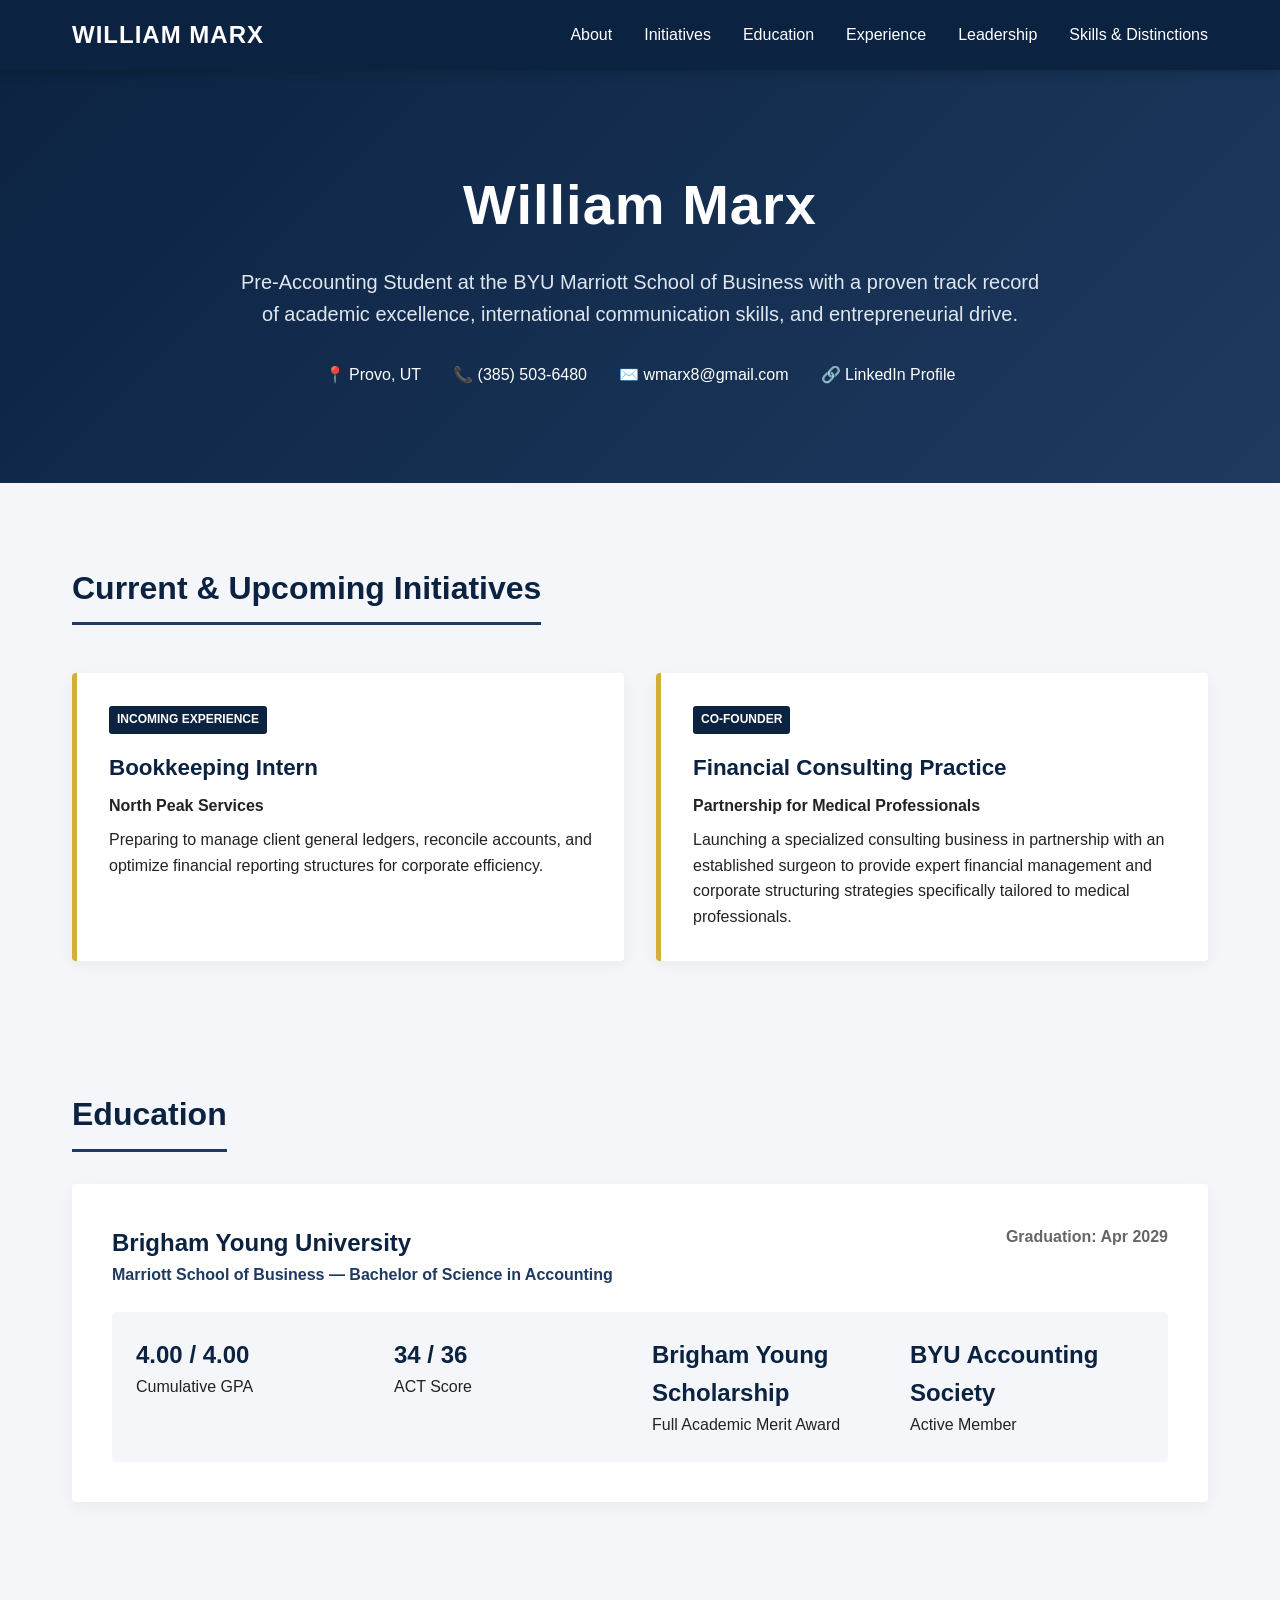
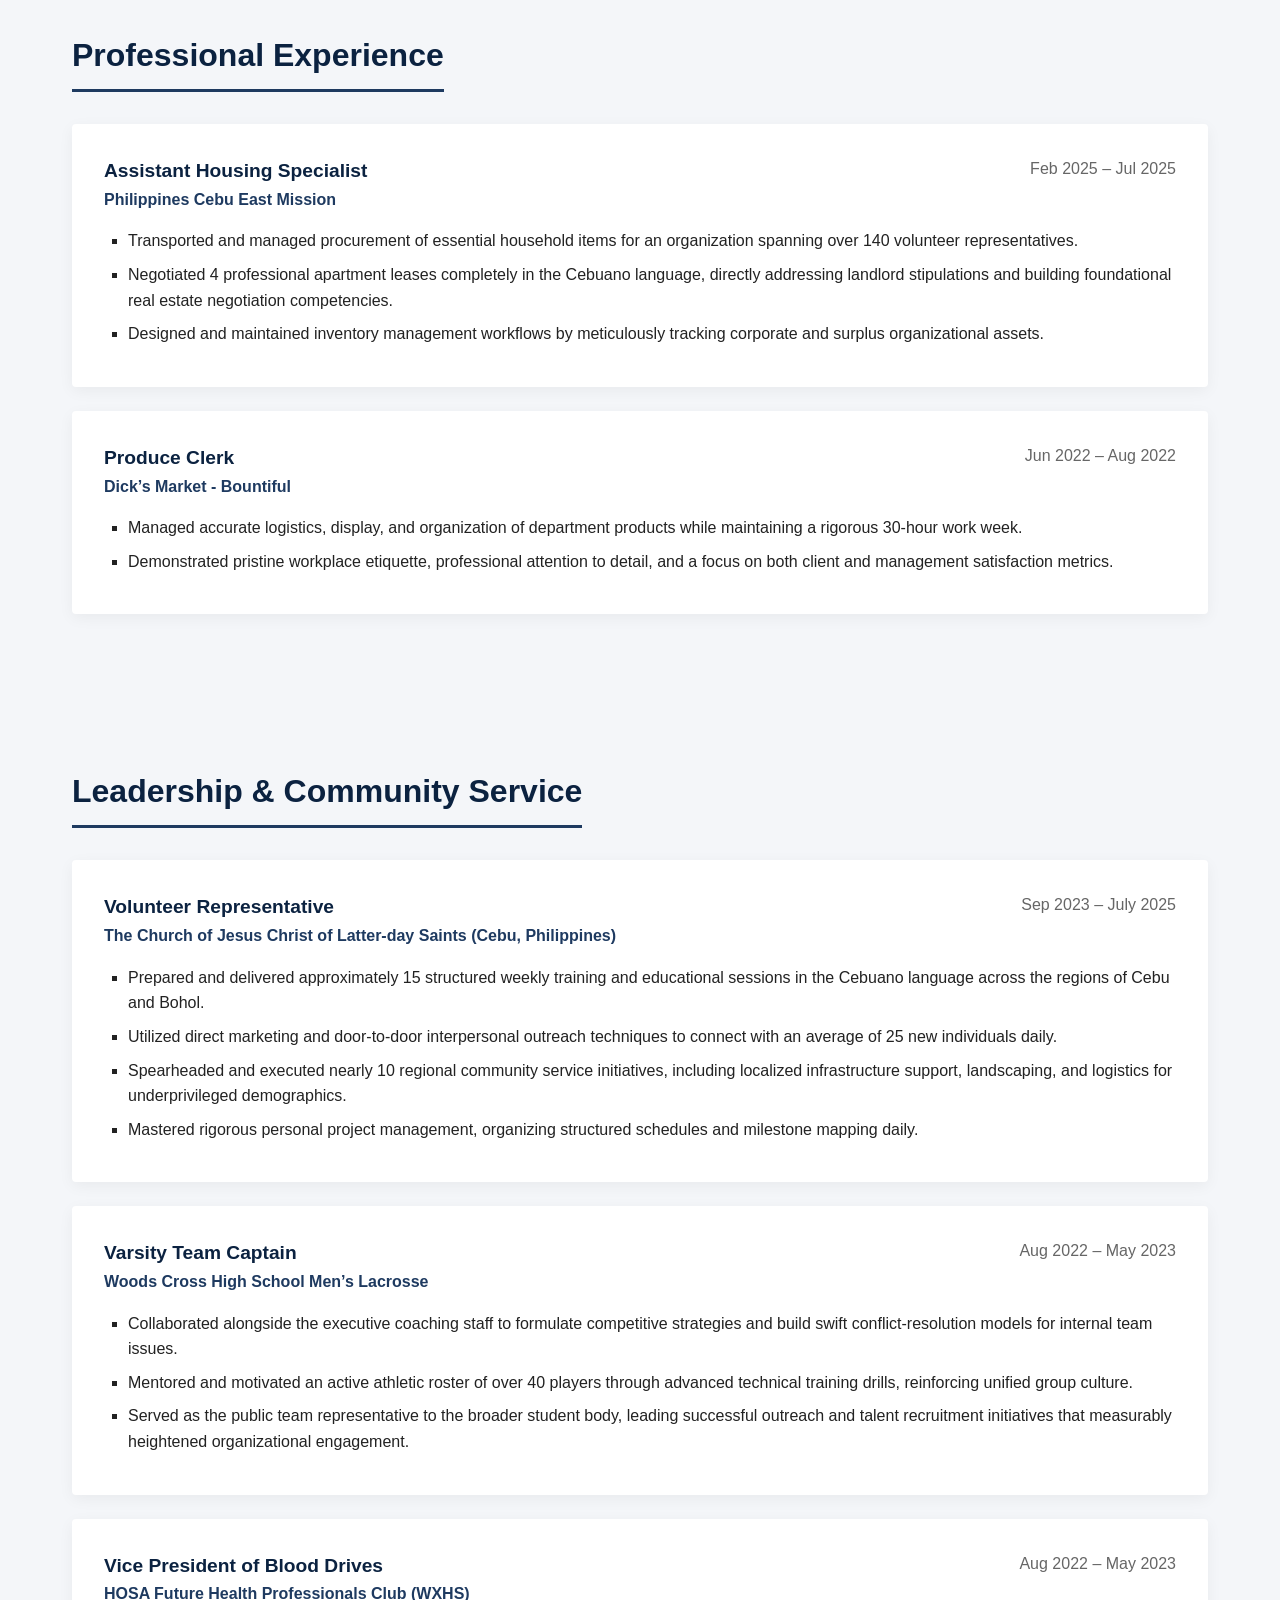
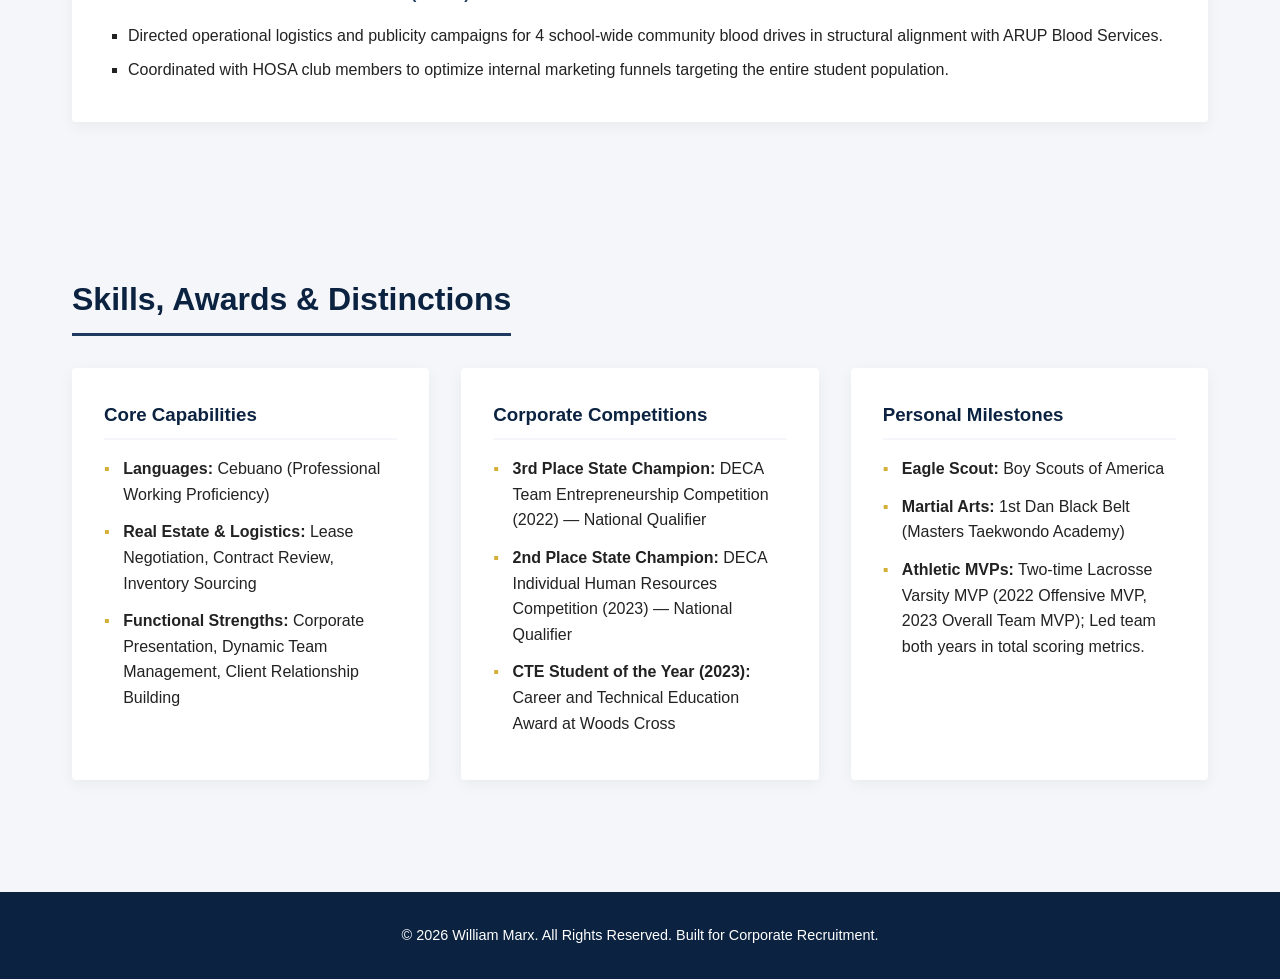
==== pages/resume.html @ d6835f5c "added my files for the fist time" ====
<!DOCTYPE html>
<html lang="en">
<head>
    <meta charset="UTF-8">
    <meta name="viewport" content="width=device-width, initial-scale=1.0">
    <title>William Marx | Professional Portfolio</title>
    <style>
        /* --- Color Palette & Variables --- */
        :root {
            --primary-navy: #0B2240;      /* Deep Navy Blue */
            --secondary-blue: #1E3A60;    /* Slate/Corporate Blue */
            --accent-gold: #D4AF37;       /* Professional Gold Accent */
            --light-bg: #F4F6F9;          /* Soft Gray Background */
            --text-dark: #222222;         /* Charcoal Text for Readability */
            --text-light: #FFFFFF;        /* White Text */
            --card-bg: #FFFFFF;           /* Card Backgrounds */
        }

        /* --- Base Styles --- */
        * {
            box-sizing: border-box;
            margin: 0;
            padding: 0;
            font-family: 'Segoe UI', Tahoma, Geneva, Verdana, sans-serif;
        }

        body {
            background-color: var(--light-bg);
            color: var(--text-dark);
            line-height: 1.6;
        }

        a {
            color: inherit;
            text-decoration: none;
        }

        /* --- Header / Navigation --- */
        header {
            background-color: var(--primary-navy);
            color: var(--text-light);
            position: fixed;
            width: 100%;
            top: 0;
            z-index: 1000;
            box-shadow: 0 2px 10px rgba(0,0,0,0.2);
        }

        .nav-container {
            max-width: 1200px;
            margin: 0 auto;
            display: flex;
            justify-content: space-between;
            align-items: center;
            padding: 1rem 2rem;
        }

        .logo {
            font-size: 1.5rem;
            font-weight: 700;
            letter-spacing: 1px;
        }

        nav ul {
            display: flex;
            list-style: none;
        }

        nav ul li {
            margin-left: 2rem;
        }

        nav ul li a {
            font-size: 1rem;
            font-weight: 500;
            transition: color 0.3s ease;
        }

        nav ul li a:hover {
            color: var(--accent-gold);
        }

        /* --- Section Framework --- */
        section {
            padding: 5rem 2rem 3rem 2rem;
            max-width: 1200px;
            margin: 0 auto;
        }

        .section-title {
            font-size: 2rem;
            color: var(--primary-navy);
            margin-bottom: 2rem;
            border-bottom: 3px solid var(--secondary-blue);
            padding-bottom: 0.5rem;
            display: inline-block;
        }

        /* --- Hero Section --- */
        .hero {
            background: linear-gradient(135deg, var(--primary-navy) 0%, var(--secondary-blue) 100%);
            color: var(--text-light);
            padding: 10rem 2rem 6rem 2rem;
            text-align: center;
            max-width: 100%;
        }

        .hero h1 {
            font-size: 3.5rem;
            margin-bottom: 1rem;
            letter-spacing: 1px;
        }

        .hero p {
            font-size: 1.25rem;
            max-width: 800px;
            margin: 0 auto 2rem auto;
            color: #E0E6ED;
        }

        .contact-info-bar {
            display: flex;
            justify-content: center;
            gap: 2rem;
            flex-wrap: wrap;
            font-size: 1rem;
        }

        .contact-info-bar a:hover {
            color: var(--accent-gold);
            text-decoration: underline;
        }

        /* --- Upcoming Venture Cards --- */
        .venture-grid {
            display: grid;
            grid-template-columns: 1fr 1fr;
            gap: 2rem;
            margin-top: 1rem;
        }

        @media (max-width: 768px) {
            .venture-grid { grid-template-columns: 1fr; }
        }

        .venture-card {
            background-color: var(--card-bg);
            border-left: 5px solid var(--accent-gold);
            padding: 2rem;
            border-radius: 4px;
            box-shadow: 0 4px 15px rgba(0,0,0,0.05);
        }

        .venture-card h3 {
            color: var(--primary-navy);
            margin-bottom: 0.5rem;
            font-size: 1.4rem;
        }

        .badge {
            background-color: var(--primary-navy);
            color: var(--text-light);
            font-size: 0.75rem;
            padding: 0.25rem 0.5rem;
            border-radius: 3px;
            text-transform: uppercase;
            font-weight: bold;
            display: inline-block;
            margin-bottom: 1rem;
        }

        /* --- Education Section --- */
        .education-block {
            background-color: var(--card-bg);
            padding: 2.5rem;
            border-radius: 4px;
            box-shadow: 0 4px 15px rgba(0,0,0,0.05);
        }

        .edu-header {
            display: flex;
            justify-content: space-between;
            align-items: flex-start;
            flex-wrap: wrap;
            margin-bottom: 1.5rem;
        }

        .edu-title h3 {
            font-size: 1.5rem;
            color: var(--primary-navy);
        }

        .edu-title p {
            font-weight: 600;
            color: var(--secondary-blue);
        }

        .edu-date {
            font-weight: 600;
            color: #666;
        }

        .edu-details {
            display: grid;
            grid-template-columns: repeat(auto-fit, minmax(200px, 1fr));
            gap: 1.5rem;
            background-color: var(--light-bg);
            padding: 1.5rem;
            border-radius: 4px;
        }

        .metric span {
            display: block;
            font-size: 1.5rem;
            font-weight: 700;
            color: var(--primary-navy);
        }

        /* --- Experience & Leadership Timelines --- */
        .timeline-item {
            background-color: var(--card-bg);
            padding: 2rem;
            border-radius: 4px;
            box-shadow: 0 4px 15px rgba(0,0,0,0.05);
            margin-bottom: 1.5rem;
        }

        .timeline-header {
            display: flex;
            justify-content: space-between;
            flex-wrap: wrap;
            margin-bottom: 1rem;
        }

        .job-title {
            font-weight: 700;
            color: var(--primary-navy);
            font-size: 1.2rem;
        }

        .company-name {
            color: var(--secondary-blue);
            font-weight: 600;
        }

        .timeline-date {
            color: #666;
            font-weight: 500;
        }

        .timeline-body ul {
            list-style-type: square;
            margin-left: 1.5rem;
        }

        .timeline-body li {
            margin-bottom: 0.5rem;
        }

        /* --- Grid for Skills, Awards, and Interests --- */
        .skills-awards-grid {
            display: grid;
            grid-template-columns: repeat(auto-fit, minmax(300px, 1fr));
            gap: 2rem;
        }

        .grid-card {
            background-color: var(--card-bg);
            padding: 2rem;
            border-radius: 4px;
            box-shadow: 0 4px 15px rgba(0,0,0,0.05);
        }

        .grid-card h3 {
            color: var(--primary-navy);
            margin-bottom: 1rem;
            border-bottom: 2px solid var(--light-bg);
            padding-bottom: 0.5rem;
        }

        .grid-card ul {
            list-style: none;
        }

        .grid-card ul li {
            margin-bottom: 0.75rem;
            padding-left: 1.2rem;
            position: relative;
        }

        .grid-card ul li::before {
            content: "▪";
            color: var(--accent-gold);
            position: absolute;
            left: 0;
            top: 0;
        }

        /* --- Footer --- */
        footer {
            background-color: var(--primary-navy);
            color: var(--text-light);
            text-align: center;
            padding: 2rem;
            margin-top: 4rem;
            font-size: 0.9rem;
        }
    </style>
</head>
<body>

    <header>
        <div class="nav-container">
            <div class="logo">WILLIAM MARX</div>
            <nav>
                <ul>
                    <li><a href="#about">About</a></li>
                    <li><a href="#ventures">Initiatives</a></li>
                    <li><a href="#education">Education</a></li>
                    <li><a href="#experience">Experience</a></li>
                    <li><a href="#leadership">Leadership</a></li>
                    <li><a href="#skills">Skills & Distinctions</a></li>
                </ul>
            </nav>
        </div>
    </header>

    <section class="hero" id="about">
        <h1>William Marx</h1>
        <p>Pre-Accounting Student at the BYU Marriott School of Business with a proven track record of academic excellence, international communication skills, and entrepreneurial drive.</p>
        
        <div class="contact-info-bar">
            <span>📍 Provo, UT</span>
            <span>📞 (385) 503-6480</span>
            <span>✉️ <a href="mailto:wmarx8@gmail.com">wmarx8@gmail.com</a></span>
            <span>🔗 <a href="https://www.linkedin.com/in/william-marx-ba2394373" target="_blank">LinkedIn Profile</a></span>
        </div>
    </section>

    <section id="ventures">
        <h2 class="section-title">Current & Upcoming Initiatives</h2>
        <div class="venture-grid">
            <div class="venture-card">
                <span class="badge">Incoming Experience</span>
                <h3>Bookkeeping Intern</h3>
                <p><strong>North Peak Services</strong></p>
                <p style="margin-top: 0.5rem;">Preparing to manage client general ledgers, reconcile accounts, and optimize financial reporting structures for corporate efficiency.</p>
            </div>
            <div class="venture-card">
                <span class="badge">Co-Founder</span>
                <h3>Financial Consulting Practice</h3>
                <p><strong>Partnership for Medical Professionals</strong></p>
                <p style="margin-top: 0.5rem;">Launching a specialized consulting business in partnership with an established surgeon to provide expert financial management and corporate structuring strategies specifically tailored to medical professionals.</p>
            </div>
        </div>
    </section>

    <section id="education">
        <h2 class="section-title">Education</h2>
        <div class="education-block">
            <div class="edu-header">
                <div class="edu-title">
                    <h3>Brigham Young University</h3>
                    <p>Marriott School of Business — Bachelor of Science in Accounting</p>
                </div>
                <div class="edu-date">
                    Graduation: Apr 2029
                </div>
            </div>
            
            <div class="edu-details">
                <div class="metric">
                    <span>4.00 / 4.00</span>
                    Cumulative GPA
                </div>
                <div class="metric">
                    <span>34 / 36</span>
                    ACT Score
                </div>
                <div class="metric">
                    <span>Brigham Young Scholarship</span>
                    Full Academic Merit Award
                </div>
                <div class="metric">
                    <span>BYU Accounting Society</span>
                    Active Member
                </div>
            </div>
        </div>
    </section>

    <section id="experience">
        <h2 class="section-title">Professional Experience</h2>

        <div class="timeline-item">
            <div class="timeline-header">
                <div>
                    <span class="job-title">Assistant Housing Specialist</span>
                    <div class="company-name">Philippines Cebu East Mission</div>
                </div>
                <div class="timeline-date">Feb 2025 – Jul 2025</div>
            </div>
            <div class="timeline-body">
                <ul>
                    <li>Transported and managed procurement of essential household items for an organization spanning over 140 volunteer representatives.</li>
                    <li>Negotiated 4 professional apartment leases completely in the Cebuano language, directly addressing landlord stipulations and building foundational real estate negotiation competencies.</li>
                    <li>Designed and maintained inventory management workflows by meticulously tracking corporate and surplus organizational assets.</li>
                </ul>
            </div>
        </div>

        <div class="timeline-item">
            <div class="timeline-header">
                <div>
                    <span class="job-title">Produce Clerk</span>
                    <div class="company-name">Dick’s Market - Bountiful</div>
                </div>
                <div class="timeline-date">Jun 2022 – Aug 2022</div>
            </div>
            <div class="timeline-body">
                <ul>
                    <li>Managed accurate logistics, display, and organization of department products while maintaining a rigorous 30-hour work week.</li>
                    <li>Demonstrated pristine workplace etiquette, professional attention to detail, and a focus on both client and management satisfaction metrics.</li>
                </ul>
            </div>
        </div>
    </section>

    <section id="leadership">
        <h2 class="section-title">Leadership & Community Service</h2>

        <div class="timeline-item">
            <div class="timeline-header">
                <div>
                    <span class="job-title">Volunteer Representative</span>
                    <div class="company-name">The Church of Jesus Christ of Latter-day Saints (Cebu, Philippines)</div>
                </div>
                <div class="timeline-date">Sep 2023 – July 2025</div>
            </div>
            <div class="timeline-body">
                <ul>
                    <li>Prepared and delivered approximately 15 structured weekly training and educational sessions in the Cebuano language across the regions of Cebu and Bohol.</li>
                    <li>Utilized direct marketing and door-to-door interpersonal outreach techniques to connect with an average of 25 new individuals daily.</li>
                    <li>Spearheaded and executed nearly 10 regional community service initiatives, including localized infrastructure support, landscaping, and logistics for underprivileged demographics.</li>
                    <li>Mastered rigorous personal project management, organizing structured schedules and milestone mapping daily.</li>
                </ul>
            </div>
        </div>

        <div class="timeline-item">
            <div class="timeline-header">
                <div>
                    <span class="job-title">Varsity Team Captain</span>
                    <div class="company-name">Woods Cross High School Men’s Lacrosse</div>
                </div>
                <div class="timeline-date">Aug 2022 – May 2023</div>
            </div>
            <div class="timeline-body">
                <ul>
                    <li>Collaborated alongside the executive coaching staff to formulate competitive strategies and build swift conflict-resolution models for internal team issues.</li>
                    <li>Mentored and motivated an active athletic roster of over 40 players through advanced technical training drills, reinforcing unified group culture.</li>
                    <li>Served as the public team representative to the broader student body, leading successful outreach and talent recruitment initiatives that measurably heightened organizational engagement.</li>
                </ul>
            </div>
        </div>

        <div class="timeline-item">
            <div class="timeline-header">
                <div>
                    <span class="job-title">Vice President of Blood Drives</span>
                    <div class="company-name">HOSA Future Health Professionals Club (WXHS)</div>
                </div>
                <div class="timeline-date">Aug 2022 – May 2023</div>
            </div>
            <div class="timeline-body">
                <ul>
                    <li>Directed operational logistics and publicity campaigns for 4 school-wide community blood drives in structural alignment with ARUP Blood Services.</li>
                    <li>Coordinated with HOSA club members to optimize internal marketing funnels targeting the entire student population.</li>
                </ul>
            </div>
        </div>
    </section>

    <section id="skills">
        <h2 class="section-title">Skills, Awards & Distinctions</h2>
        <div class="skills-awards-grid">
            
            <div class="grid-card">
                <h3>Core Capabilities</h3>
                <ul>
                    <li><strong>Languages:</strong> Cebuano (Professional Working Proficiency)</li>
                    <li><strong>Real Estate & Logistics:</strong> Lease Negotiation, Contract Review, Inventory Sourcing</li>
                    <li><strong>Functional Strengths:</strong> Corporate Presentation, Dynamic Team Management, Client Relationship Building</li>
                </ul>
            </div>

            <div class="grid-card">
                <h3>Corporate Competitions</h3>
                <ul>
                    <li><strong>3rd Place State Champion:</strong> DECA Team Entrepreneurship Competition (2022) — National Qualifier</li>
                    <li><strong>2nd Place State Champion:</strong> DECA Individual Human Resources Competition (2023) — National Qualifier</li>
                    <li><strong>CTE Student of the Year (2023):</strong> Career and Technical Education Award at Woods Cross</li>
                </ul>
            </div>

            <div class="grid-card">
                <h3>Personal Milestones</h3>
                <ul>
                    <li><strong>Eagle Scout:</strong> Boy Scouts of America</li>
                    <li><strong>Martial Arts:</strong> 1st Dan Black Belt (Masters Taekwondo Academy)</li>
                    <li><strong>Athletic MVPs:</strong> Two-time Lacrosse Varsity MVP (2022 Offensive MVP, 2023 Overall Team MVP); Led team both years in total scoring metrics.</li>
                </ul>
            </div>

        </div>
    </section>

    <footer>
        <p>&copy; 2026 William Marx. All Rights Reserved. Built for Corporate Recruitment.</p>
    </footer>

</body>
</html>
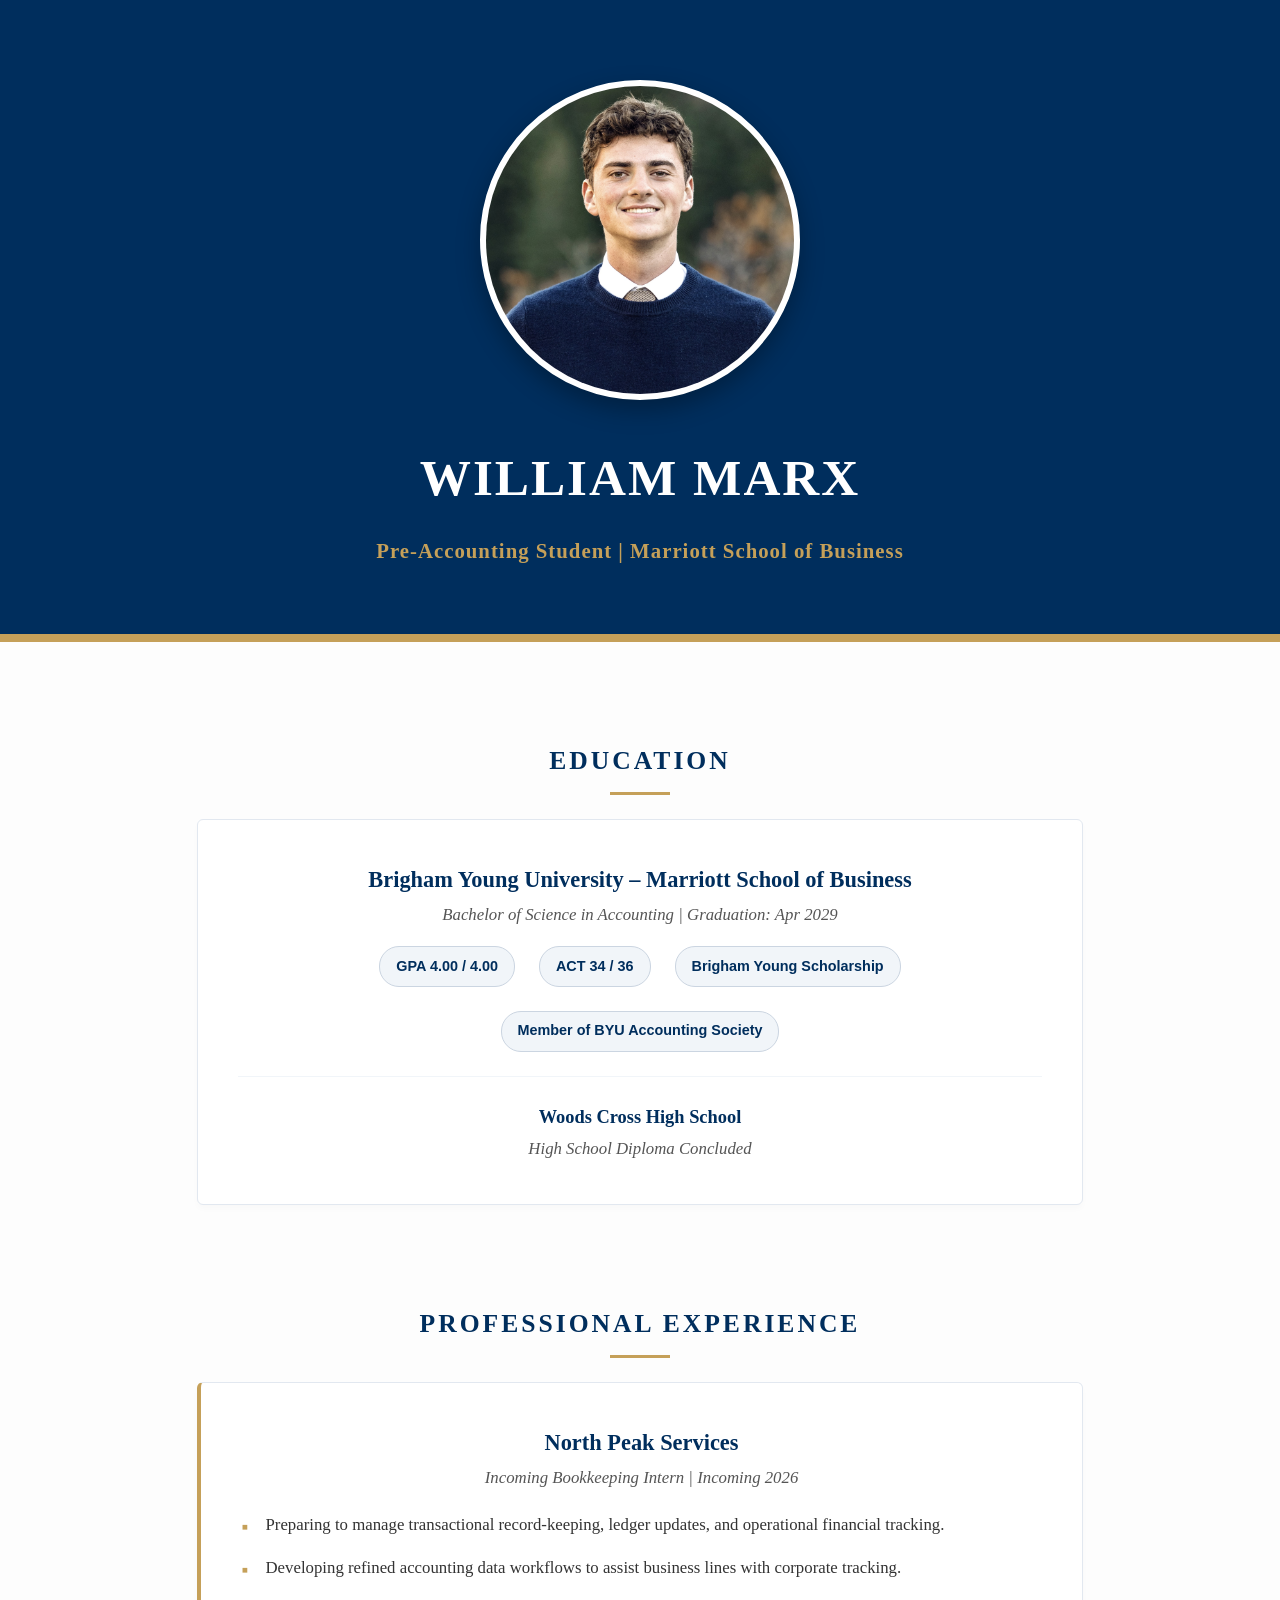
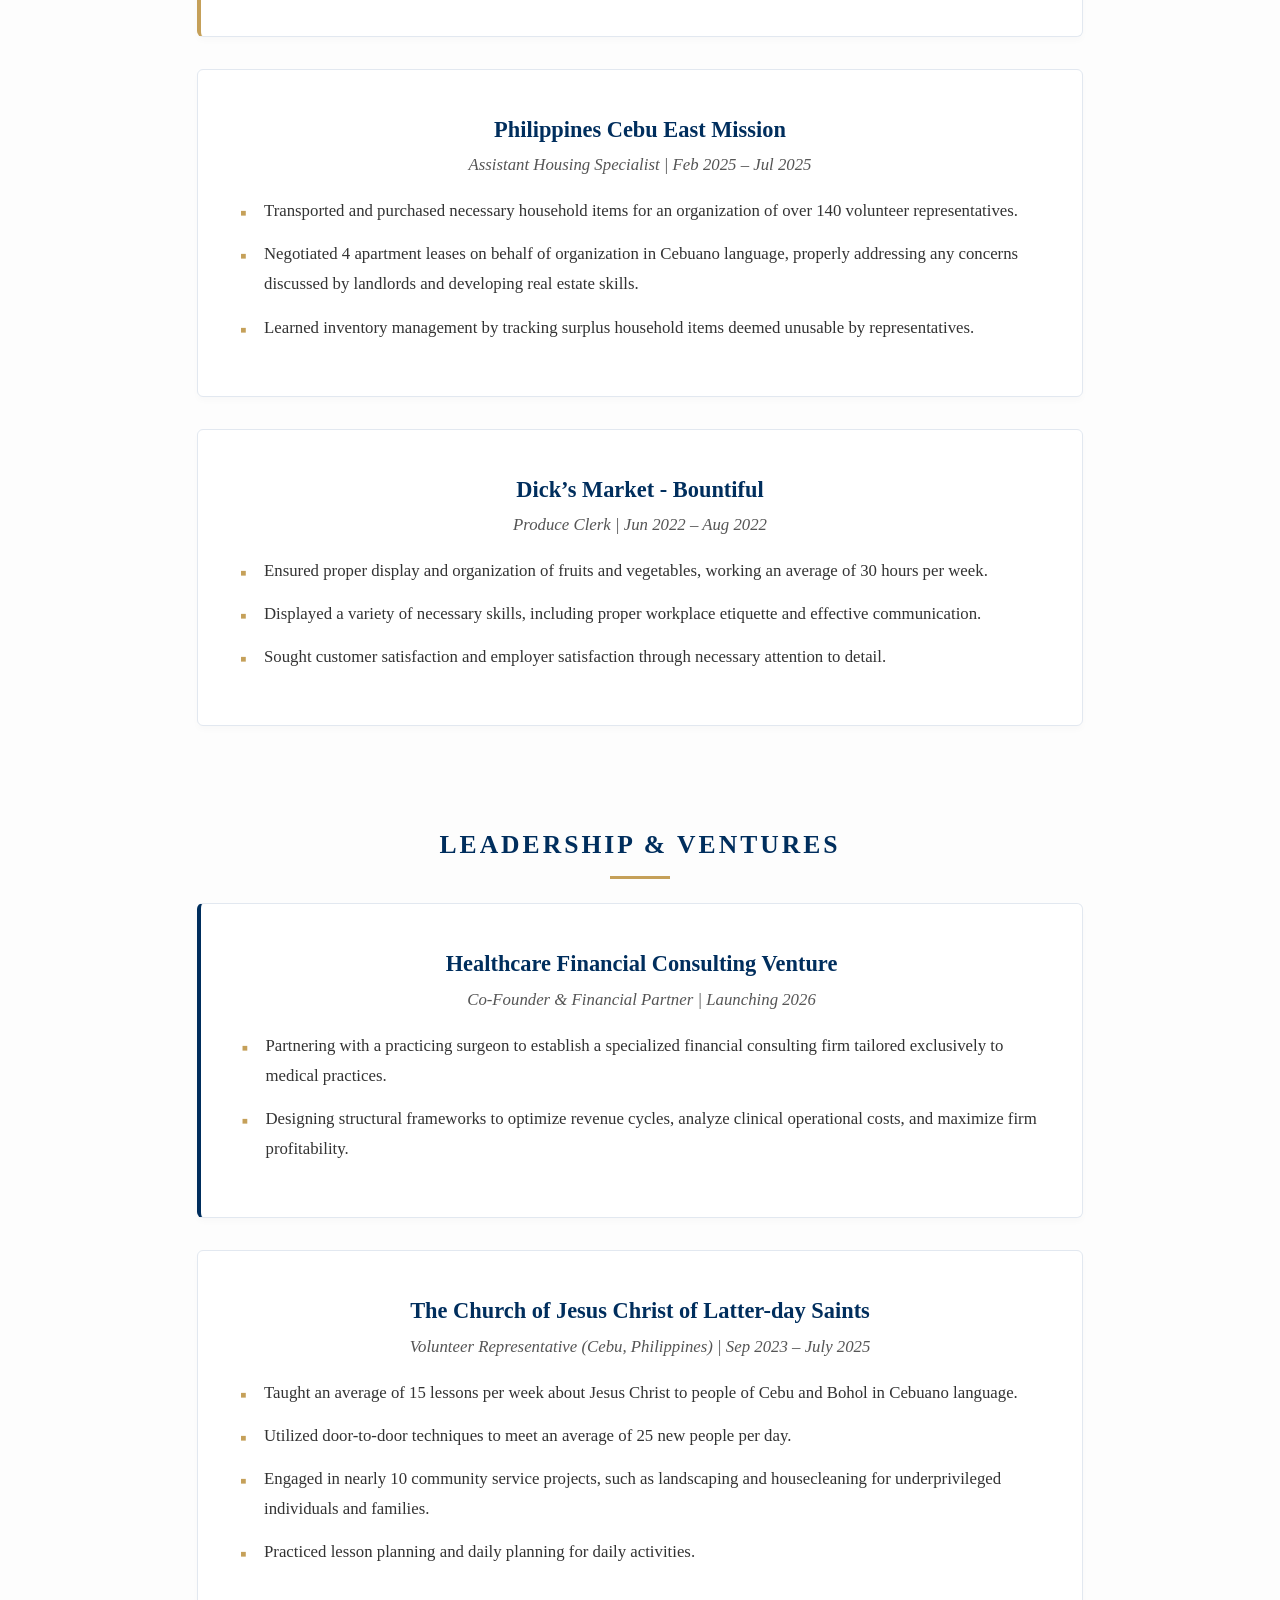
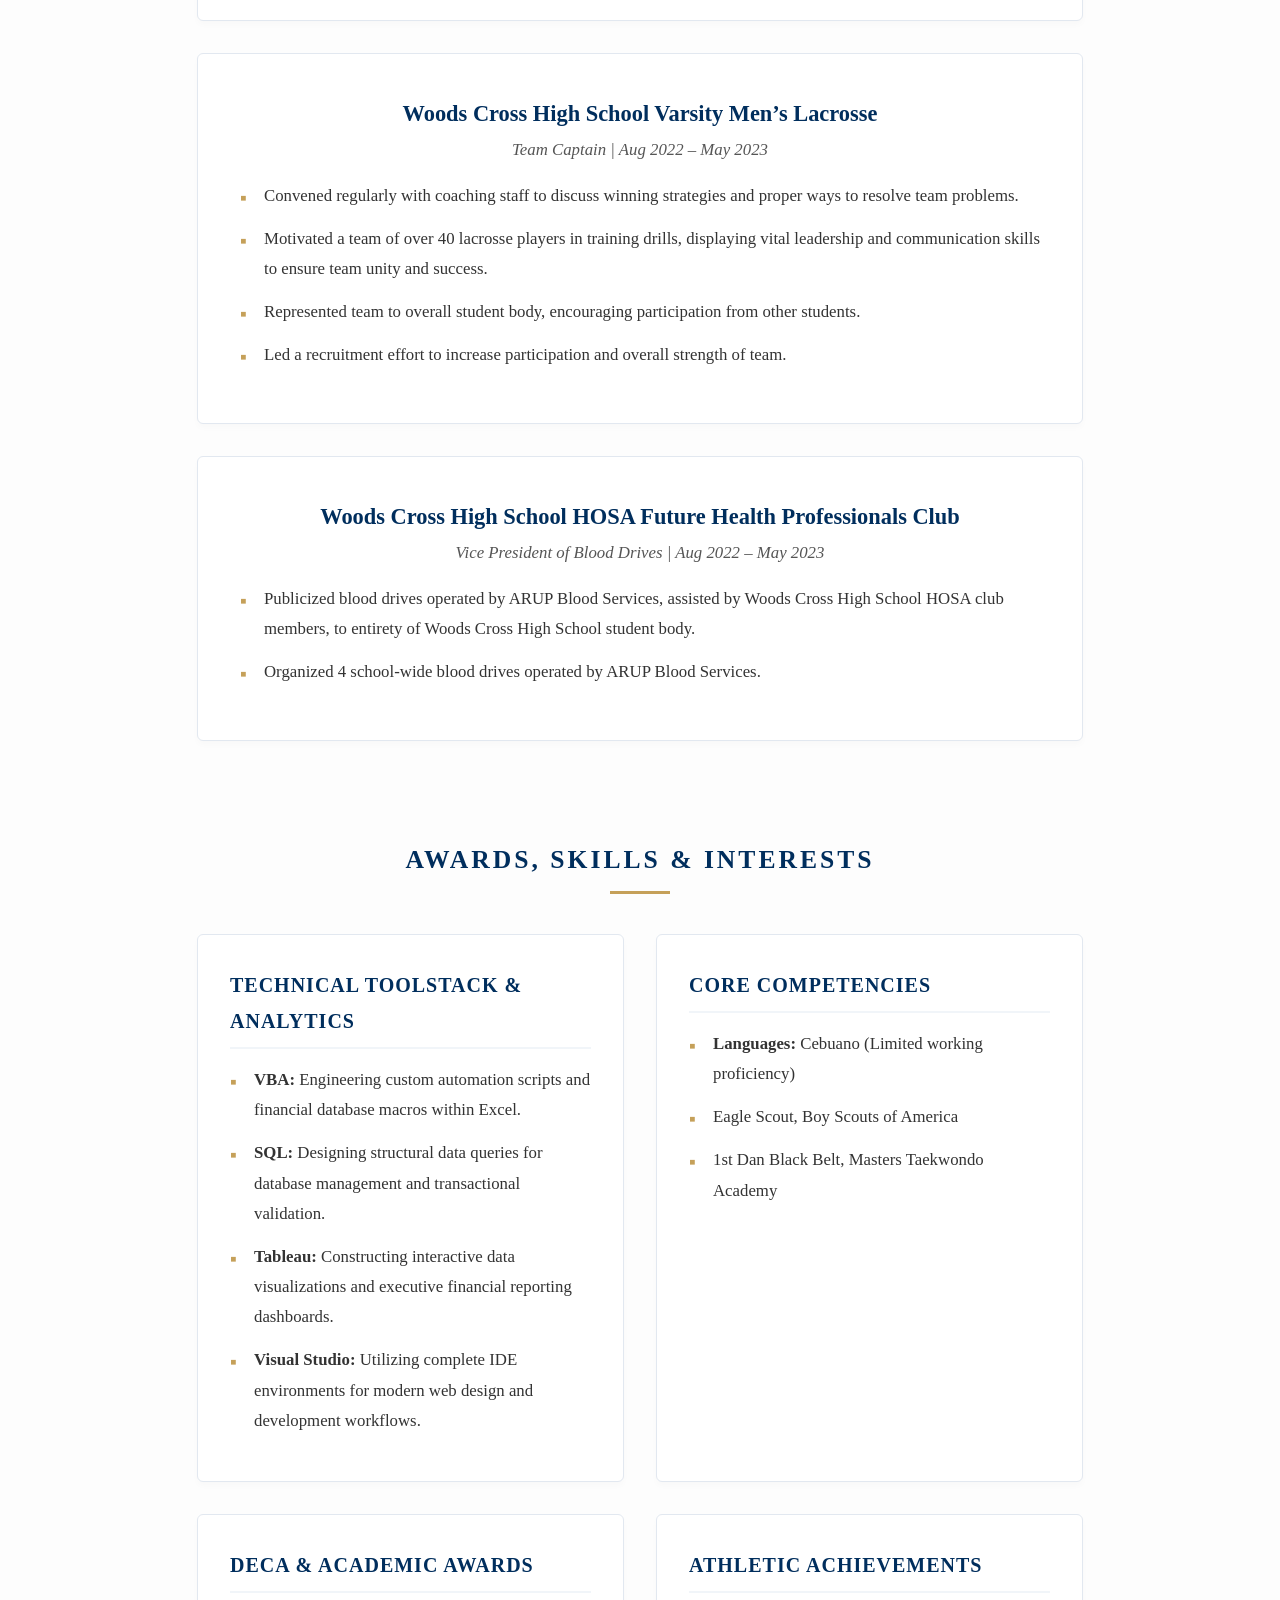
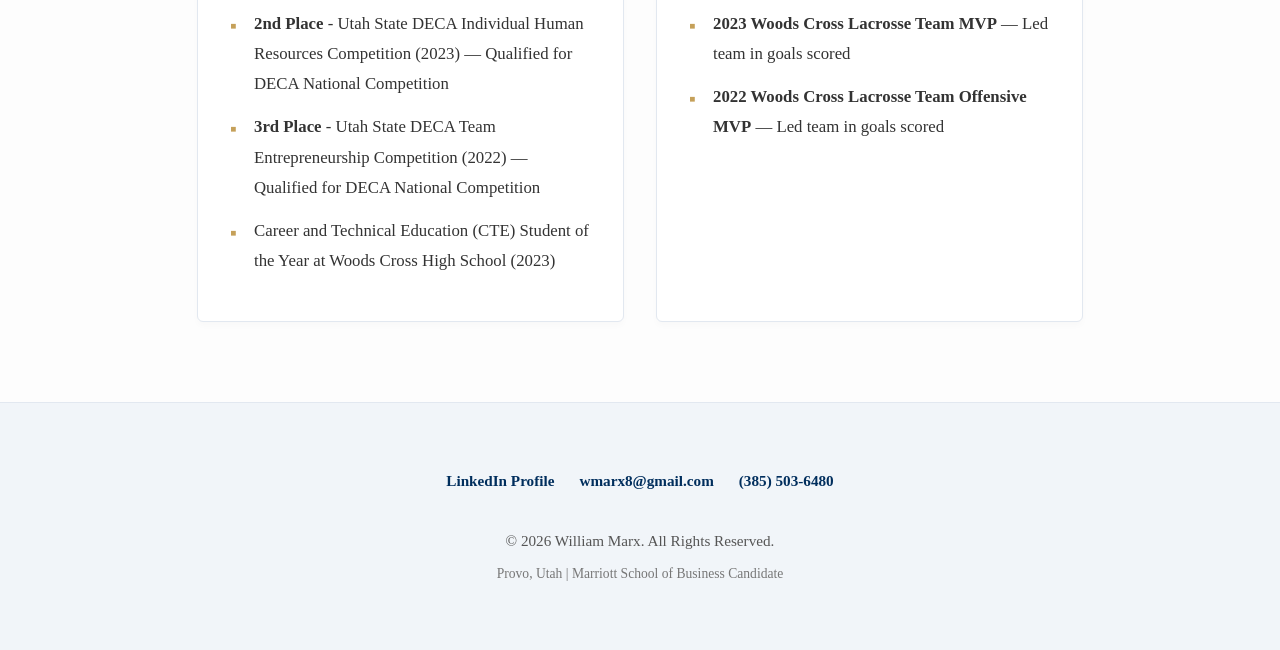
==== commit da8ebd95: "Add files via upload" ====
--- a/pages/resume.html
+++ b/pages/resume.html
@@ -3,520 +3,396 @@
 <head>
     <meta charset="UTF-8">
     <meta name="viewport" content="width=device-width, initial-scale=1.0">
-    <title>William Marx | Professional Portfolio</title>
+    <title>William Marx | BYU Accounting Portfolio</title>
     <style>
-        /* --- Color Palette & Variables --- */
         :root {
-            --primary-navy: #0B2240;      /* Deep Navy Blue */
-            --secondary-blue: #1E3A60;    /* Slate/Corporate Blue */
-            --accent-gold: #D4AF37;       /* Professional Gold Accent */
-            --light-bg: #F4F6F9;          /* Soft Gray Background */
-            --text-dark: #222222;         /* Charcoal Text for Readability */
-            --text-light: #FFFFFF;        /* White Text */
-            --card-bg: #FFFFFF;           /* Card Backgrounds */
-        }
-
-        /* --- Base Styles --- */
+            --byu-navy: #002e5d;
+            --byu-accent: #c5a059;
+            --bg-light: #fdfdfd;
+            --text-main: #2d3436;
+            --white: #ffffff;
+            --border-color: #e2e8f0;
+        }
+
         * {
             box-sizing: border-box;
             margin: 0;
             padding: 0;
-            font-family: 'Segoe UI', Tahoma, Geneva, Verdana, sans-serif;
+            font-family: 'Garamond', serif, 'Segoe UI', sans-serif;
         }
 
         body {
-            background-color: var(--light-bg);
-            color: var(--text-dark);
-            line-height: 1.6;
-        }
-
-        a {
-            color: inherit;
-            text-decoration: none;
-        }
-
-        /* --- Header / Navigation --- */
-        header {
-            background-color: var(--primary-navy);
-            color: var(--text-light);
-            position: fixed;
+            background-color: var(--bg-light);
+            color: var(--text-main);
+            line-height: 1.8;
+            display: flex;
+            flex-direction: column;
+            align-items: center;
+        }
+
+        /* Hero Header Section */
+        .hero {
+            background-color: var(--byu-navy);
             width: 100%;
-            top: 0;
-            z-index: 1000;
-            box-shadow: 0 2px 10px rgba(0,0,0,0.2);
-        }
-
-        .nav-container {
-            max-width: 1200px;
-            margin: 0 auto;
-            display: flex;
-            justify-content: space-between;
-            align-items: center;
-            padding: 1rem 2rem;
-        }
-
-        .logo {
-            font-size: 1.5rem;
-            font-weight: 700;
+            padding: 5rem 1rem 4rem 1rem;
+            text-align: center;
+            color: var(--white);
+            border-bottom: 8px solid var(--byu-accent);
+        }
+
+        /* Symmetrical Circular Photo Container */
+        .photo-frame {
+            width: 320px;
+            height: 320px;
+            margin: 0 auto 2rem auto;
+            border-radius: 50%;
+            border: 6px solid var(--white);
+            overflow: hidden;
+            box-shadow: 0 10px 25px rgba(0,0,0,0.3);
+            background-color: var(--white);
+        }
+
+        .photo-frame img {
+            width: 100%;
+            height: 100%;
+            object-fit: cover;
+            display: block;
+        }
+
+        .hero h1 {
+            font-size: 3.2rem;
+            letter-spacing: 2px;
+            margin-bottom: 0.5rem;
+            text-transform: uppercase;
+            font-weight: bold;
+        }
+
+        .hero p {
+            font-size: 1.3rem;
+            color: var(--byu-accent);
+            font-weight: bold;
             letter-spacing: 1px;
         }
 
-        nav ul {
-            display: flex;
-            list-style: none;
-        }
-
-        nav ul li {
-            margin-left: 2rem;
-        }
-
-        nav ul li a {
-            font-size: 1rem;
-            font-weight: 500;
-            transition: color 0.3s ease;
-        }
-
-        nav ul li a:hover {
-            color: var(--accent-gold);
-        }
-
-        /* --- Section Framework --- */
-        section {
-            padding: 5rem 2rem 3rem 2rem;
-            max-width: 1200px;
-            margin: 0 auto;
-        }
-
-        .section-title {
-            font-size: 2rem;
-            color: var(--primary-navy);
+        /* Symmetrical Content Layout */
+        .container {
+            max-width: 950px;
+            width: 100%;
+            padding: 2rem 2rem 5rem 2rem;
+            text-align: center;
+        }
+
+        .section-header {
+            color: var(--byu-navy);
+            text-transform: uppercase;
+            letter-spacing: 3px;
+            font-size: 1.6rem;
+            margin: 4rem 0 1.5rem 0;
+            position: relative;
+            display: inline-block;
+        }
+
+        .section-header::after {
+            content: '';
+            display: block;
+            width: 60px;
+            height: 3px;
+            background: var(--byu-accent);
+            margin: 0.5rem auto 0 auto;
+        }
+
+        .card {
+            background: var(--white);
+            border: 1px solid var(--border-color);
+            padding: 2.5rem;
             margin-bottom: 2rem;
-            border-bottom: 3px solid var(--secondary-blue);
-            padding-bottom: 0.5rem;
-            display: inline-block;
-        }
-
-        /* --- Hero Section --- */
-        .hero {
-            background: linear-gradient(135deg, var(--primary-navy) 0%, var(--secondary-blue) 100%);
-            color: var(--text-light);
-            padding: 10rem 2rem 6rem 2rem;
+            border-radius: 6px;
+            box-shadow: 0 4px 6px rgba(0,0,0,0.02);
             text-align: center;
-            max-width: 100%;
-        }
-
-        .hero h1 {
-            font-size: 3.5rem;
+        }
+
+        .item-title {
+            font-weight: bold;
+            font-size: 1.4rem;
+            color: var(--byu-navy);
+        }
+
+        .item-subtitle {
+            font-style: italic;
+            color: #555;
+            font-size: 1.05rem;
             margin-bottom: 1rem;
-            letter-spacing: 1px;
-        }
-
-        .hero p {
-            font-size: 1.25rem;
-            max-width: 800px;
-            margin: 0 auto 2rem auto;
-            color: #E0E6ED;
-        }
-
-        .contact-info-bar {
+        }
+
+        .metrics-row {
             display: flex;
             justify-content: center;
-            gap: 2rem;
+            gap: 1.5rem;
             flex-wrap: wrap;
-            font-size: 1rem;
-        }
-
-        .contact-info-bar a:hover {
-            color: var(--accent-gold);
-            text-decoration: underline;
-        }
-
-        /* --- Upcoming Venture Cards --- */
-        .venture-grid {
+            margin: 1rem 0;
+        }
+
+        .pill {
+            background-color: #f1f5f9;
+            color: var(--byu-navy);
+            padding: 0.4rem 1rem;
+            border-radius: 20px;
+            font-size: 0.9rem;
+            font-weight: bold;
+            border: 1px solid #cbd5e1;
+            font-family: 'Segoe UI', sans-serif;
+        }
+
+        ul {
+            list-style: none;
+            padding: 0;
+            max-width: 800px;
+            margin: 0 auto;
+            text-align: left;
+        }
+
+        li {
+            position: relative;
+            padding-left: 1.5rem;
+            margin-bottom: 0.8rem;
+            font-size: 1.05rem;
+            color: #333;
+        }
+
+        li::before {
+            content: "▪";
+            position: absolute;
+            left: 0;
+            color: var(--byu-accent);
+            font-size: 1.2rem;
+        }
+
+        /* Grid Framework for Skills, Awards & Interests */
+        .grid-two-col {
             display: grid;
-            grid-template-columns: 1fr 1fr;
+            grid-template-columns: 1fr;
             gap: 2rem;
             margin-top: 1rem;
         }
 
-        @media (max-width: 768px) {
-            .venture-grid { grid-template-columns: 1fr; }
-        }
-
-        .venture-card {
-            background-color: var(--card-bg);
-            border-left: 5px solid var(--accent-gold);
+        @media (min-width: 768px) {
+            .grid-two-col {
+                grid-template-columns: 1fr 1fr;
+            }
+        }
+
+        .mini-card {
+            background: var(--white);
+            border: 1px solid var(--border-color);
             padding: 2rem;
-            border-radius: 4px;
-            box-shadow: 0 4px 15px rgba(0,0,0,0.05);
-        }
-
-        .venture-card h3 {
-            color: var(--primary-navy);
-            margin-bottom: 0.5rem;
-            font-size: 1.4rem;
-        }
-
-        .badge {
-            background-color: var(--primary-navy);
-            color: var(--text-light);
-            font-size: 0.75rem;
-            padding: 0.25rem 0.5rem;
-            border-radius: 3px;
+            border-radius: 6px;
+            box-shadow: 0 4px 6px rgba(0,0,0,0.02);
+            text-align: left;
+        }
+
+        .mini-card h3 {
+            color: var(--byu-navy);
+            font-size: 1.25rem;
+            border-bottom: 2px solid #f1f5f9;
+            padding-bottom: 0.5rem;
+            margin-bottom: 1rem;
             text-transform: uppercase;
-            font-weight: bold;
-            display: inline-block;
-            margin-bottom: 1rem;
-        }
-
-        /* --- Education Section --- */
-        .education-block {
-            background-color: var(--card-bg);
-            padding: 2.5rem;
-            border-radius: 4px;
-            box-shadow: 0 4px 15px rgba(0,0,0,0.05);
-        }
-
-        .edu-header {
+            letter-spacing: 1px;
+        }
+
+        /* Footer & Contact Architecture */
+        footer {
+            margin-top: auto;
+            padding: 4rem 2rem;
+            background: #f1f5f9;
+            width: 100%;
+            text-align: center;
+            font-size: 0.95rem;
+            color: #555;
+            border-top: 1px solid var(--border-color);
+        }
+
+        .contact-bar {
+            margin-bottom: 2rem;
             display: flex;
-            justify-content: space-between;
-            align-items: flex-start;
+            justify-content: center;
+            gap: 25px;
             flex-wrap: wrap;
-            margin-bottom: 1.5rem;
-        }
-
-        .edu-title h3 {
-            font-size: 1.5rem;
-            color: var(--primary-navy);
-        }
-
-        .edu-title p {
-            font-weight: 600;
-            color: var(--secondary-blue);
-        }
-
-        .edu-date {
-            font-weight: 600;
-            color: #666;
-        }
-
-        .edu-details {
-            display: grid;
-            grid-template-columns: repeat(auto-fit, minmax(200px, 1fr));
-            gap: 1.5rem;
-            background-color: var(--light-bg);
-            padding: 1.5rem;
-            border-radius: 4px;
-        }
-
-        .metric span {
-            display: block;
-            font-size: 1.5rem;
-            font-weight: 700;
-            color: var(--primary-navy);
-        }
-
-        /* --- Experience & Leadership Timelines --- */
-        .timeline-item {
-            background-color: var(--card-bg);
-            padding: 2rem;
-            border-radius: 4px;
-            box-shadow: 0 4px 15px rgba(0,0,0,0.05);
-            margin-bottom: 1.5rem;
-        }
-
-        .timeline-header {
-            display: flex;
-            justify-content: space-between;
-            flex-wrap: wrap;
-            margin-bottom: 1rem;
-        }
-
-        .job-title {
-            font-weight: 700;
-            color: var(--primary-navy);
-            font-size: 1.2rem;
-        }
-
-        .company-name {
-            color: var(--secondary-blue);
-            font-weight: 600;
-        }
-
-        .timeline-date {
-            color: #666;
-            font-weight: 500;
-        }
-
-        .timeline-body ul {
-            list-style-type: square;
-            margin-left: 1.5rem;
-        }
-
-        .timeline-body li {
-            margin-bottom: 0.5rem;
-        }
-
-        /* --- Grid for Skills, Awards, and Interests --- */
-        .skills-awards-grid {
-            display: grid;
-            grid-template-columns: repeat(auto-fit, minmax(300px, 1fr));
-            gap: 2rem;
-        }
-
-        .grid-card {
-            background-color: var(--card-bg);
-            padding: 2rem;
-            border-radius: 4px;
-            box-shadow: 0 4px 15px rgba(0,0,0,0.05);
-        }
-
-        .grid-card h3 {
-            color: var(--primary-navy);
-            margin-bottom: 1rem;
-            border-bottom: 2px solid var(--light-bg);
-            padding-bottom: 0.5rem;
-        }
-
-        .grid-card ul {
-            list-style: none;
-        }
-
-        .grid-card ul li {
-            margin-bottom: 0.75rem;
-            padding-left: 1.2rem;
-            position: relative;
-        }
-
-        .grid-card ul li::before {
-            content: "▪";
-            color: var(--accent-gold);
-            position: absolute;
-            left: 0;
-            top: 0;
-        }
-
-        /* --- Footer --- */
-        footer {
-            background-color: var(--primary-navy);
-            color: var(--text-light);
-            text-align: center;
-            padding: 2rem;
-            margin-top: 4rem;
-            font-size: 0.9rem;
+            font-family: 'Segoe UI', sans-serif;
+        }
+
+        .contact-bar a {
+            color: var(--byu-navy);
+            text-decoration: none;
+            font-weight: bold;
+            transition: color 0.3s ease;
+        }
+
+        .contact-bar a:hover {
+            color: var(--byu-accent);
         }
     </style>
 </head>
 <body>
 
-    <header>
-        <div class="nav-container">
-            <div class="logo">WILLIAM MARX</div>
-            <nav>
+    <!-- Centered Hero -->
+    <header class="hero">
+        <div class="photo-frame">
+            <img src="Will Marx Professional Photo.jpg" alt="William Marx Professional Headshot">
+        </div>
+        <h1>William Marx</h1>
+        <p>Pre-Accounting Student | Marriott School of Business</p>
+    </header>
+
+    <div class="container">
+        
+        <!-- Education Section -->
+        <h2 class="section-header">Education</h2>
+        <div class="card">
+            <div class="item-title">Brigham Young University – Marriott School of Business</div>
+            <div class="item-subtitle">Bachelor of Science in Accounting | Graduation: Apr 2029</div>
+            
+            <div class="metrics-row">
+                <span class="pill">GPA 4.00 / 4.00</span>
+                <span class="pill">ACT 34 / 36</span>
+                <span class="pill">Brigham Young Scholarship</span>
+                <span class="pill">Member of BYU Accounting Society</span>
+            </div>
+            
+            <div style="border-top: 1px solid #f1f5f9; margin-top: 1.5rem; padding-top: 1.5rem;">
+                <div class="item-title" style="font-size: 1.15rem;">Woods Cross High School</div>
+                <div class="item-subtitle" style="margin-bottom: 0;">High School Diploma Concluded</div>
+            </div>
+        </div>
+
+        <!-- Professional Experience Section -->
+        <h2 class="section-header">Professional Experience</h2>
+
+        <div class="card" style="border-left: 4px solid var(--byu-accent);">
+            <div class="item-title">North Peak Services</div>
+            <div class="item-subtitle">Incoming Bookkeeping Intern | Incoming 2026</div>
+            <ul>
+                <li>Preparing to manage transactional record-keeping, ledger updates, and operational financial tracking.</li>
+                <li>Developing refined accounting data workflows to assist business lines with corporate tracking.</li>
+            </ul>
+        </div>
+        
+        <div class="card">
+            <div class="item-title">Philippines Cebu East Mission</div>
+            <div class="item-subtitle">Assistant Housing Specialist | Feb 2025 – Jul 2025</div>
+            <ul>
+                <li>Transported and purchased necessary household items for an organization of over 140 volunteer representatives.</li>
+                <li>Negotiated 4 apartment leases on behalf of organization in Cebuano language, properly addressing any concerns discussed by landlords and developing real estate skills.</li>
+                <li>Learned inventory management by tracking surplus household items deemed unusable by representatives.</li>
+            </ul>
+        </div>
+
+        <div class="card">
+            <div class="item-title">Dick’s Market - Bountiful</div>
+            <div class="item-subtitle">Produce Clerk | Jun 2022 – Aug 2022</div>
+            <ul>
+                <li>Ensured proper display and organization of fruits and vegetables, working an average of 30 hours per week.</li>
+                <li>Displayed a variety of necessary skills, including proper workplace etiquette and effective communication.</li>
+                <li>Sought customer satisfaction and employer satisfaction through necessary attention to detail.</li>
+            </ul>
+        </div>
+
+        <!-- Leadership & Ventures Section -->
+        <h2 class="section-header">Leadership & Ventures</h2>
+
+        <div class="card" style="border-left: 4px solid var(--byu-navy);">
+            <div class="item-title">Healthcare Financial Consulting Venture</div>
+            <div class="item-subtitle">Co-Founder & Financial Partner | Launching 2026</div>
+            <ul>
+                <li>Partnering with a practicing surgeon to establish a specialized financial consulting firm tailored exclusively to medical practices.</li>
+                <li>Designing structural frameworks to optimize revenue cycles, analyze clinical operational costs, and maximize firm profitability.</li>
+            </ul>
+        </div>
+        
+        <div class="card">
+            <div class="item-title">The Church of Jesus Christ of Latter-day Saints</div>
+            <div class="item-subtitle">Volunteer Representative (Cebu, Philippines) | Sep 2023 – July 2025</div>
+            <ul>
+                <li>Taught an average of 15 lessons per week about Jesus Christ to people of Cebu and Bohol in Cebuano language.</li>
+                <li>Utilized door-to-door techniques to meet an average of 25 new people per day.</li>
+                <li>Engaged in nearly 10 community service projects, such as landscaping and housecleaning for underprivileged individuals and families.</li>
+                <li>Practiced lesson planning and daily planning for daily activities.</li>
+            </ul>
+        </div>
+
+        <div class="card">
+            <div class="item-title">Woods Cross High School Varsity Men’s Lacrosse</div>
+            <div class="item-subtitle">Team Captain | Aug 2022 – May 2023</div>
+            <ul>
+                <li>Convened regularly with coaching staff to discuss winning strategies and proper ways to resolve team problems.</li>
+                <li>Motivated a team of over 40 lacrosse players in training drills, displaying vital leadership and communication skills to ensure team unity and success.</li>
+                <li>Represented team to overall student body, encouraging participation from other students.</li>
+                <li>Led a recruitment effort to increase participation and overall strength of team.</li>
+            </ul>
+        </div>
+
+        <div class="card">
+            <div class="item-title">Woods Cross High School HOSA Future Health Professionals Club</div>
+            <div class="item-subtitle">Vice President of Blood Drives | Aug 2022 – May 2023</div>
+            <ul>
+                <li>Publicized blood drives operated by ARUP Blood Services, assisted by Woods Cross High School HOSA club members, to entirety of Woods Cross High School student body.</li>
+                <li>Organized 4 school-wide blood drives operated by ARUP Blood Services.</li>
+            </ul>
+        </div>
+
+        <!-- Awards, Skills & Interests Split Grid -->
+        <h2 class="section-header">Awards, Skills & Interests</h2>
+        <div class="grid-two-col">
+            
+            <div class="mini-card">
+                <h3>Technical Toolstack & Analytics</h3>
                 <ul>
-                    <li><a href="#about">About</a></li>
-                    <li><a href="#ventures">Initiatives</a></li>
-                    <li><a href="#education">Education</a></li>
-                    <li><a href="#experience">Experience</a></li>
-                    <li><a href="#leadership">Leadership</a></li>
-                    <li><a href="#skills">Skills & Distinctions</a></li>
+                    <li><strong>VBA:</strong> Engineering custom automation scripts and financial database macros within Excel.</li>
+                    <li><strong>SQL:</strong> Designing structural data queries for database management and transactional validation.</li>
+                    <li><strong>Tableau:</strong> Constructing interactive data visualizations and executive financial reporting dashboards.</li>
+                    <li><strong>Visual Studio:</strong> Utilizing complete IDE environments for modern web design and development workflows.</li>
                 </ul>
-            </nav>
-        </div>
-    </header>
-
-    <section class="hero" id="about">
-        <h1>William Marx</h1>
-        <p>Pre-Accounting Student at the BYU Marriott School of Business with a proven track record of academic excellence, international communication skills, and entrepreneurial drive.</p>
-        
-        <div class="contact-info-bar">
-            <span>📍 Provo, UT</span>
-            <span>📞 (385) 503-6480</span>
-            <span>✉️ <a href="mailto:wmarx8@gmail.com">wmarx8@gmail.com</a></span>
-            <span>🔗 <a href="https://www.linkedin.com/in/william-marx-ba2394373" target="_blank">LinkedIn Profile</a></span>
-        </div>
-    </section>
-
-    <section id="ventures">
-        <h2 class="section-title">Current & Upcoming Initiatives</h2>
-        <div class="venture-grid">
-            <div class="venture-card">
-                <span class="badge">Incoming Experience</span>
-                <h3>Bookkeeping Intern</h3>
-                <p><strong>North Peak Services</strong></p>
-                <p style="margin-top: 0.5rem;">Preparing to manage client general ledgers, reconcile accounts, and optimize financial reporting structures for corporate efficiency.</p>
-            </div>
-            <div class="venture-card">
-                <span class="badge">Co-Founder</span>
-                <h3>Financial Consulting Practice</h3>
-                <p><strong>Partnership for Medical Professionals</strong></p>
-                <p style="margin-top: 0.5rem;">Launching a specialized consulting business in partnership with an established surgeon to provide expert financial management and corporate structuring strategies specifically tailored to medical professionals.</p>
-            </div>
-        </div>
-    </section>
-
-    <section id="education">
-        <h2 class="section-title">Education</h2>
-        <div class="education-block">
-            <div class="edu-header">
-                <div class="edu-title">
-                    <h3>Brigham Young University</h3>
-                    <p>Marriott School of Business — Bachelor of Science in Accounting</p>
-                </div>
-                <div class="edu-date">
-                    Graduation: Apr 2029
-                </div>
-            </div>
-            
-            <div class="edu-details">
-                <div class="metric">
-                    <span>4.00 / 4.00</span>
-                    Cumulative GPA
-                </div>
-                <div class="metric">
-                    <span>34 / 36</span>
-                    ACT Score
-                </div>
-                <div class="metric">
-                    <span>Brigham Young Scholarship</span>
-                    Full Academic Merit Award
-                </div>
-                <div class="metric">
-                    <span>BYU Accounting Society</span>
-                    Active Member
-                </div>
-            </div>
-        </div>
-    </section>
-
-    <section id="experience">
-        <h2 class="section-title">Professional Experience</h2>
-
-        <div class="timeline-item">
-            <div class="timeline-header">
-                <div>
-                    <span class="job-title">Assistant Housing Specialist</span>
-                    <div class="company-name">Philippines Cebu East Mission</div>
-                </div>
-                <div class="timeline-date">Feb 2025 – Jul 2025</div>
-            </div>
-            <div class="timeline-body">
+            </div>
+
+            <div class="mini-card">
+                <h3>Core Competencies</h3>
                 <ul>
-                    <li>Transported and managed procurement of essential household items for an organization spanning over 140 volunteer representatives.</li>
-                    <li>Negotiated 4 professional apartment leases completely in the Cebuano language, directly addressing landlord stipulations and building foundational real estate negotiation competencies.</li>
-                    <li>Designed and maintained inventory management workflows by meticulously tracking corporate and surplus organizational assets.</li>
+                    <li><strong>Languages:</strong> Cebuano (Limited working proficiency)</li>
+                    <li>Eagle Scout, Boy Scouts of America</li>
+                    <li>1st Dan Black Belt, Masters Taekwondo Academy</li>
                 </ul>
             </div>
-        </div>
-
-        <div class="timeline-item">
-            <div class="timeline-header">
-                <div>
-                    <span class="job-title">Produce Clerk</span>
-                    <div class="company-name">Dick’s Market - Bountiful</div>
-                </div>
-                <div class="timeline-date">Jun 2022 – Aug 2022</div>
-            </div>
-            <div class="timeline-body">
+
+            <div class="mini-card">
+                <h3>DECA & Academic Awards</h3>
                 <ul>
-                    <li>Managed accurate logistics, display, and organization of department products while maintaining a rigorous 30-hour work week.</li>
-                    <li>Demonstrated pristine workplace etiquette, professional attention to detail, and a focus on both client and management satisfaction metrics.</li>
+                    <li><strong>2nd Place</strong> - Utah State DECA Individual Human Resources Competition (2023) — Qualified for DECA National Competition</li>
+                    <li><strong>3rd Place</strong> - Utah State DECA Team Entrepreneurship Competition (2022) — Qualified for DECA National Competition</li>
+                    <li>Career and Technical Education (CTE) Student of the Year at Woods Cross High School (2023)</li>
                 </ul>
             </div>
-        </div>
-    </section>
-
-    <section id="leadership">
-        <h2 class="section-title">Leadership & Community Service</h2>
-
-        <div class="timeline-item">
-            <div class="timeline-header">
-                <div>
-                    <span class="job-title">Volunteer Representative</span>
-                    <div class="company-name">The Church of Jesus Christ of Latter-day Saints (Cebu, Philippines)</div>
-                </div>
-                <div class="timeline-date">Sep 2023 – July 2025</div>
-            </div>
-            <div class="timeline-body">
+
+            <div class="mini-card">
+                <h3>Athletic Achievements</h3>
                 <ul>
-                    <li>Prepared and delivered approximately 15 structured weekly training and educational sessions in the Cebuano language across the regions of Cebu and Bohol.</li>
-                    <li>Utilized direct marketing and door-to-door interpersonal outreach techniques to connect with an average of 25 new individuals daily.</li>
-                    <li>Spearheaded and executed nearly 10 regional community service initiatives, including localized infrastructure support, landscaping, and logistics for underprivileged demographics.</li>
-                    <li>Mastered rigorous personal project management, organizing structured schedules and milestone mapping daily.</li>
+                    <li><strong>2023 Woods Cross Lacrosse Team MVP</strong> — Led team in goals scored</li>
+                    <li><strong>2022 Woods Cross Lacrosse Team Offensive MVP</strong> — Led team in goals scored</li>
                 </ul>
             </div>
-        </div>
-
-        <div class="timeline-item">
-            <div class="timeline-header">
-                <div>
-                    <span class="job-title">Varsity Team Captain</span>
-                    <div class="company-name">Woods Cross High School Men’s Lacrosse</div>
-                </div>
-                <div class="timeline-date">Aug 2022 – May 2023</div>
-            </div>
-            <div class="timeline-body">
-                <ul>
-                    <li>Collaborated alongside the executive coaching staff to formulate competitive strategies and build swift conflict-resolution models for internal team issues.</li>
-                    <li>Mentored and motivated an active athletic roster of over 40 players through advanced technical training drills, reinforcing unified group culture.</li>
-                    <li>Served as the public team representative to the broader student body, leading successful outreach and talent recruitment initiatives that measurably heightened organizational engagement.</li>
-                </ul>
-            </div>
-        </div>
-
-        <div class="timeline-item">
-            <div class="timeline-header">
-                <div>
-                    <span class="job-title">Vice President of Blood Drives</span>
-                    <div class="company-name">HOSA Future Health Professionals Club (WXHS)</div>
-                </div>
-                <div class="timeline-date">Aug 2022 – May 2023</div>
-            </div>
-            <div class="timeline-body">
-                <ul>
-                    <li>Directed operational logistics and publicity campaigns for 4 school-wide community blood drives in structural alignment with ARUP Blood Services.</li>
-                    <li>Coordinated with HOSA club members to optimize internal marketing funnels targeting the entire student population.</li>
-                </ul>
-            </div>
-        </div>
-    </section>
-
-    <section id="skills">
-        <h2 class="section-title">Skills, Awards & Distinctions</h2>
-        <div class="skills-awards-grid">
-            
-            <div class="grid-card">
-                <h3>Core Capabilities</h3>
-                <ul>
-                    <li><strong>Languages:</strong> Cebuano (Professional Working Proficiency)</li>
-                    <li><strong>Real Estate & Logistics:</strong> Lease Negotiation, Contract Review, Inventory Sourcing</li>
-                    <li><strong>Functional Strengths:</strong> Corporate Presentation, Dynamic Team Management, Client Relationship Building</li>
-                </ul>
-            </div>
-
-            <div class="grid-card">
-                <h3>Corporate Competitions</h3>
-                <ul>
-                    <li><strong>3rd Place State Champion:</strong> DECA Team Entrepreneurship Competition (2022) — National Qualifier</li>
-                    <li><strong>2nd Place State Champion:</strong> DECA Individual Human Resources Competition (2023) — National Qualifier</li>
-                    <li><strong>CTE Student of the Year (2023):</strong> Career and Technical Education Award at Woods Cross</li>
-                </ul>
-            </div>
-
-            <div class="grid-card">
-                <h3>Personal Milestones</h3>
-                <ul>
-                    <li><strong>Eagle Scout:</strong> Boy Scouts of America</li>
-                    <li><strong>Martial Arts:</strong> 1st Dan Black Belt (Masters Taekwondo Academy)</li>
-                    <li><strong>Athletic MVPs:</strong> Two-time Lacrosse Varsity MVP (2022 Offensive MVP, 2023 Overall Team MVP); Led team both years in total scoring metrics.</li>
-                </ul>
-            </div>
-
-        </div>
-    </section>
-
+
+        </div>
+
+    </div>
+
+    <!-- Contact Navigation Bar & Footer -->
     <footer>
-        <p>&copy; 2026 William Marx. All Rights Reserved. Built for Corporate Recruitment.</p>
+        <div class="contact-bar">
+            <a href="https://www.linkedin.com/in/william-marx-ba2394373" target="_blank">LinkedIn Profile</a>
+            <a href="mailto:wmarx8@gmail.com">wmarx8@gmail.com</a>
+            <a href="tel:3855036480">(385) 503-6480</a>
+        </div>
+        <p>&copy; 2026 William Marx. All Rights Reserved.</p>
+        <p style="font-size: 0.85rem; color: #777; margin-top: 0.5rem;">Provo, Utah | Marriott School of Business Candidate</p>
     </footer>
 
 </body>
